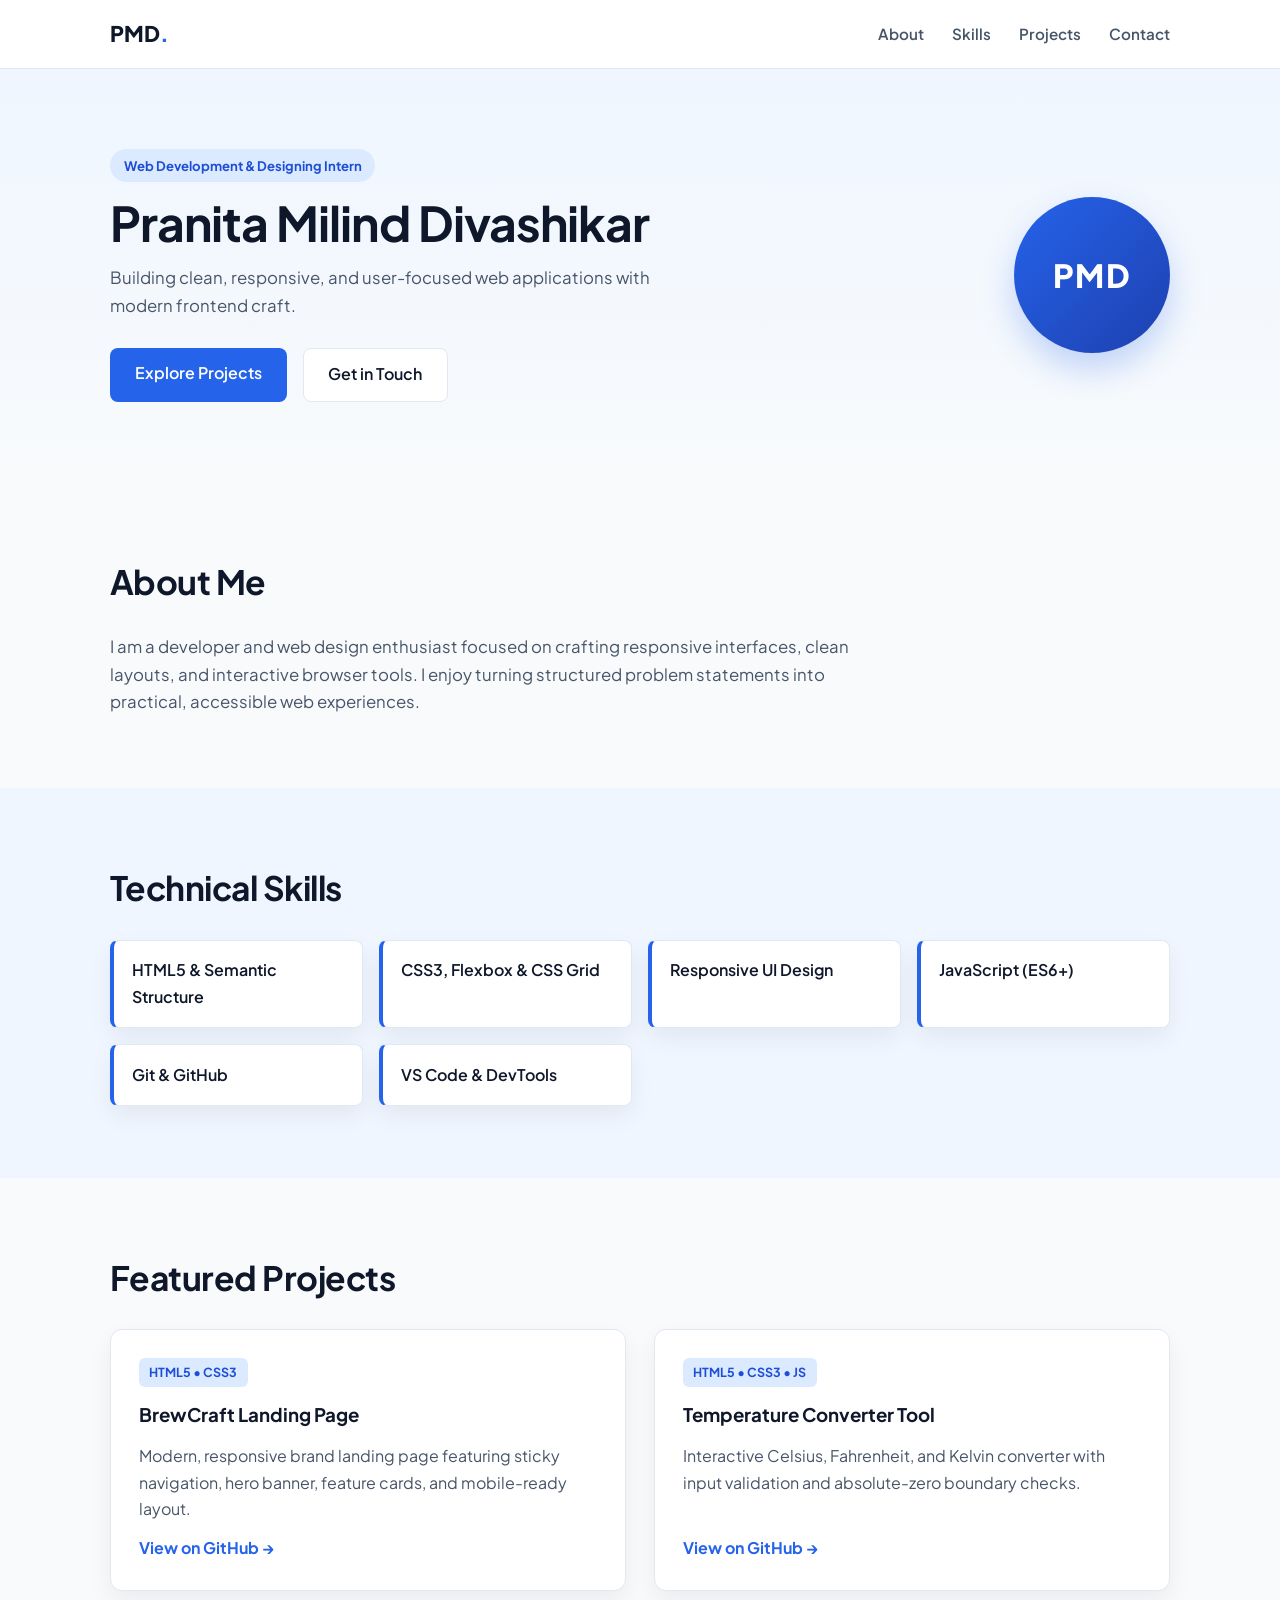
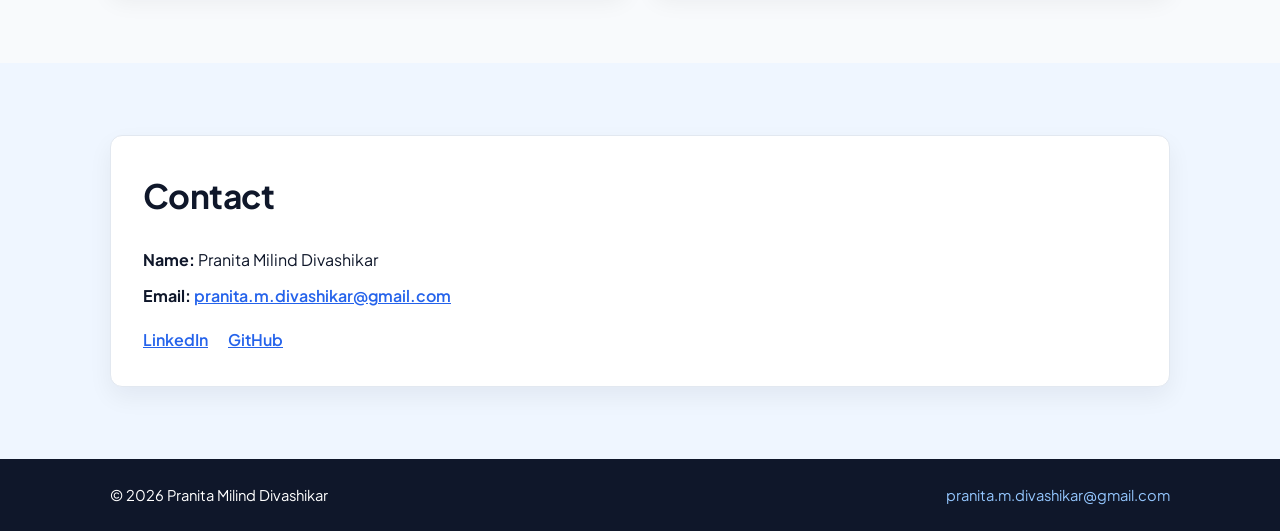
==== WebDev-L1-PersonalPortfolio/index.html @ 2c8c0022 "Add Web Development Level 1 tasks" ====
<!DOCTYPE html>
<html lang="en">
<head>
  <meta charset="UTF-8" />
  <meta name="viewport" content="width=device-width, initial-scale=1.0" />
  <title>Pranita Milind Divashikar | Web Developer & Designer</title>
  <link rel="preconnect" href="https://fonts.googleapis.com" />
  <link rel="preconnect" href="https://fonts.gstatic.com" crossorigin />
  <link
    href="https://fonts.googleapis.com/css2?family=Plus+Jakarta+Sans:wght@400;500;600;700;800&display=swap"
    rel="stylesheet"
  />
  <link rel="stylesheet" href="style.css" />
</head>
<body>
  <header class="site-header">
    <div class="container nav-bar">
      <a href="#hero" class="brand">PMD<span>.</span></a>
      <nav aria-label="Main Navigation">
        <ul class="nav-list">
          <li><a href="#about">About</a></li>
          <li><a href="#skills">Skills</a></li>
          <li><a href="#projects">Projects</a></li>
          <li><a href="#contact">Contact</a></li>
        </ul>
      </nav>
    </div>
  </header>

  <main>
    <!-- Hero Section -->
    <section id="hero" class="hero">
      <div class="container hero-grid">
        <div>
          <span class="badge">Web Development &amp; Designing Intern</span>
          <h1>Pranita Milind Divashikar</h1>
          <p class="subtitle">
            Building clean, responsive, and user-focused web applications with modern frontend craft.
          </p>
          <div class="hero-actions">
            <a href="#projects" class="btn">Explore Projects</a>
            <a href="#contact" class="btn-outline">Get in Touch</a>
          </div>
        </div>
        <div class="avatar-placeholder" aria-label="Profile avatar badge">
          <span>PMD</span>
        </div>
      </div>
    </section>

    <!-- About Me -->
    <section id="about" class="section">
      <div class="container">
        <h2>About Me</h2>
        <p class="about-text">
          I am a developer and web design enthusiast focused on crafting responsive interfaces,
          clean layouts, and interactive browser tools. I enjoy turning structured problem statements
          into practical, accessible web experiences.
        </p>
      </div>
    </section>

    <!-- Skills Section -->
    <section id="skills" class="section section-alt">
      <div class="container">
        <h2>Technical Skills</h2>
        <ul class="skills-grid">
          <li class="skill-item">HTML5 &amp; Semantic Structure</li>
          <li class="skill-item">CSS3, Flexbox &amp; CSS Grid</li>
          <li class="skill-item">Responsive UI Design</li>
          <li class="skill-item">JavaScript (ES6+)</li>
          <li class="skill-item">Git &amp; GitHub</li>
          <li class="skill-item">VS Code &amp; DevTools</li>
        </ul>
      </div>
    </section>

    <!-- Projects Section -->
    <section id="projects" class="section">
      <div class="container">
        <h2>Featured Projects</h2>
        <div class="projects-grid">
          <article class="project-card">
            <span class="tag">HTML5 • CSS3</span>
            <h3>BrewCraft Landing Page</h3>
            <p>
              Modern, responsive brand landing page featuring sticky navigation, hero banner,
              feature cards, and mobile-ready layout.
            </p>
            <a href="https://github.com/pranitamdivashikar/OIBSIP" target="_blank" rel="noopener noreferrer">
              View on GitHub &rarr;
            </a>
          </article>

          <article class="project-card">
            <span class="tag">HTML5 • CSS3 • JS</span>
            <h3>Temperature Converter Tool</h3>
            <p>
              Interactive Celsius, Fahrenheit, and Kelvin converter with input validation and
              absolute-zero boundary checks.
            </p>
            <a href="https://github.com/pranitamdivashikar/OIBSIP" target="_blank" rel="noopener noreferrer">
              View on GitHub &rarr;
            </a>
          </article>
        </div>
      </div>
    </section>

    <!-- Contact Section -->
    <section id="contact" class="section section-alt">
      <div class="container contact-card">
        <h2>Contact</h2>
        <p><strong>Name:</strong> Pranita Milind Divashikar</p>
        <p>
          <strong>Email:</strong>
          <a href="mailto:pranita.m.divashikar@gmail.com">pranita.m.divashikar@gmail.com</a>
        </p>
        <div class="social-links">
          <a href="https://www.linkedin.com/in/pranitadivashikar10" target="_blank" rel="noopener noreferrer">
            LinkedIn
          </a>
          <a href="https://github.com/pranitamdivashikar" target="_blank" rel="noopener noreferrer">
            GitHub
          </a>
        </div>
      </div>
    </section>
  </main>

  <footer class="footer">
    <div class="container footer-inner">
      <p>&copy; 2026 Pranita Milind Divashikar</p>
      <a href="mailto:pranita.m.divashikar@gmail.com">pranita.m.divashikar@gmail.com</a>
    </div>
  </footer>
</body>
</html>
---- WebDev-L1-PersonalPortfolio/style.css ----
:root {
  --bg: #f8fafc;
  --surface: #ffffff;
  --surface-alt: #eff6ff;
  --text: #0f172a;
  --muted: #475569;
  --accent: #2563eb;
  --accent-dark: #1d4ed8;
  --border: #e2e8f0;
  --shadow: 0 10px 25px rgba(15, 23, 42, 0.06);
}

*,
*::before,
*::after {
  box-sizing: border-box;
  margin: 0;
  padding: 0;
}

html {
  scroll-behavior: smooth;
}

body {
  font-family: "Plus Jakarta Sans", sans-serif;
  background-color: var(--bg);
  color: var(--text);
  line-height: 1.65;
}

.container {
  width: min(1060px, 90%);
  margin: 0 auto;
}

.site-header {
  position: sticky;
  top: 0;
  background: rgba(255, 255, 255, 0.92);
  border-bottom: 1px solid var(--border);
  backdrop-filter: blur(10px);
  z-index: 50;
}

.nav-bar {
  display: flex;
  justify-content: space-between;
  align-items: center;
  min-height: 68px;
  gap: 1rem;
  flex-wrap: wrap;
}

.brand {
  font-weight: 800;
  font-size: 1.35rem;
  color: var(--text);
  text-decoration: none;
}

.brand span {
  color: var(--accent);
}

.nav-list {
  list-style: none;
  display: flex;
  gap: 1.75rem;
  flex-wrap: wrap;
}

.nav-list a {
  text-decoration: none;
  color: var(--muted);
  font-weight: 600;
  font-size: 0.95rem;
  transition: color 0.2s ease;
}

.nav-list a:hover {
  color: var(--accent);
}

.hero {
  padding: 5rem 0;
  background: linear-gradient(180deg, #eff6ff 0%, var(--bg) 100%);
}

.hero-grid {
  display: flex;
  justify-content: space-between;
  align-items: center;
  gap: 2.5rem;
  flex-wrap: wrap;
}

.badge {
  display: inline-block;
  background: #dbeafe;
  color: var(--accent-dark);
  font-weight: 700;
  font-size: 0.82rem;
  padding: 0.35rem 0.85rem;
  border-radius: 999px;
  margin-bottom: 0.85rem;
}

.hero h1 {
  font-size: clamp(2rem, 4.2vw, 3rem);
  line-height: 1.15;
  letter-spacing: -0.02em;
  margin-bottom: 0.85rem;
}

.subtitle {
  color: var(--muted);
  max-width: 560px;
  font-size: 1.05rem;
  margin-bottom: 1.75rem;
}

.hero-actions {
  display: flex;
  gap: 1rem;
  flex-wrap: wrap;
}

.btn {
  display: inline-block;
  background: var(--accent);
  color: #ffffff;
  text-decoration: none;
  padding: 0.8rem 1.55rem;
  border-radius: 8px;
  font-weight: 600;
  transition: background-color 0.2s ease, transform 0.2s ease;
}

.btn:hover {
  background: var(--accent-dark);
  transform: translateY(-2px);
}

.btn-outline {
  display: inline-block;
  background: var(--surface);
  color: var(--text);
  border: 1px solid var(--border);
  text-decoration: none;
  padding: 0.8rem 1.55rem;
  border-radius: 8px;
  font-weight: 600;
  transition: border-color 0.2s ease;
}

.btn-outline:hover {
  border-color: var(--accent);
  color: var(--accent);
}

.avatar-placeholder {
  width: 156px;
  height: 156px;
  border-radius: 50%;
  background: linear-gradient(135deg, #2563eb, #1e40af);
  color: #ffffff;
  display: grid;
  place-items: center;
  font-size: 2rem;
  font-weight: 800;
  letter-spacing: 0.04em;
  box-shadow: 0 16px 32px rgba(37, 99, 235, 0.25);
  flex-shrink: 0;
}

.section {
  padding: 4.5rem 0;
}

.section-alt {
  background: var(--surface-alt);
}

.section h2 {
  font-size: clamp(1.6rem, 3vw, 2.1rem);
  margin-bottom: 1.5rem;
  letter-spacing: -0.015em;
}

.about-text {
  max-width: 740px;
  color: var(--muted);
  font-size: 1.05rem;
}

.skills-grid {
  list-style: none;
  display: grid;
  grid-template-columns: repeat(auto-fit, minmax(210px, 1fr));
  gap: 1rem;
}

.skill-item {
  background: var(--surface);
  border: 1px solid var(--border);
  border-left: 4px solid var(--accent);
  padding: 1.05rem 1.15rem;
  border-radius: 8px;
  font-weight: 600;
  box-shadow: var(--shadow);
}

.projects-grid {
  display: grid;
  grid-template-columns: repeat(auto-fit, minmax(280px, 1fr));
  gap: 1.75rem;
}

.project-card {
  background: var(--surface);
  border: 1px solid var(--border);
  border-radius: 12px;
  padding: 1.75rem;
  display: flex;
  flex-direction: column;
  gap: 0.8rem;
  box-shadow: var(--shadow);
  transition: transform 0.2s ease;
}

.project-card:hover {
  transform: translateY(-4px);
}

.tag {
  align-self: flex-start;
  font-size: 0.78rem;
  font-weight: 700;
  color: var(--accent-dark);
  background: #dbeafe;
  padding: 0.25rem 0.65rem;
  border-radius: 6px;
}

.project-card p {
  color: var(--muted);
  flex-grow: 1;
}

.project-card a {
  color: var(--accent);
  text-decoration: none;
  font-weight: 700;
}

.project-card a:hover {
  text-decoration: underline;
}

.contact-card {
  background: var(--surface);
  border: 1px solid var(--border);
  border-radius: 12px;
  padding: 2rem;
  box-shadow: var(--shadow);
}

.contact-card p {
  margin-bottom: 0.6rem;
  font-size: 1rem;
}

.contact-card a {
  color: var(--accent);
  font-weight: 600;
}

.social-links {
  display: flex;
  gap: 1.25rem;
  margin-top: 1.1rem;
  flex-wrap: wrap;
}

.footer {
  background: var(--text);
  color: #ffffff;
  padding: 1.5rem 0;
  font-size: 0.92rem;
}

.footer-inner {
  display: flex;
  justify-content: space-between;
  align-items: center;
  gap: 1rem;
  flex-wrap: wrap;
}

.footer a {
  color: #93c5fd;
  text-decoration: none;
}

.footer a:hover {
  text-decoration: underline;
}
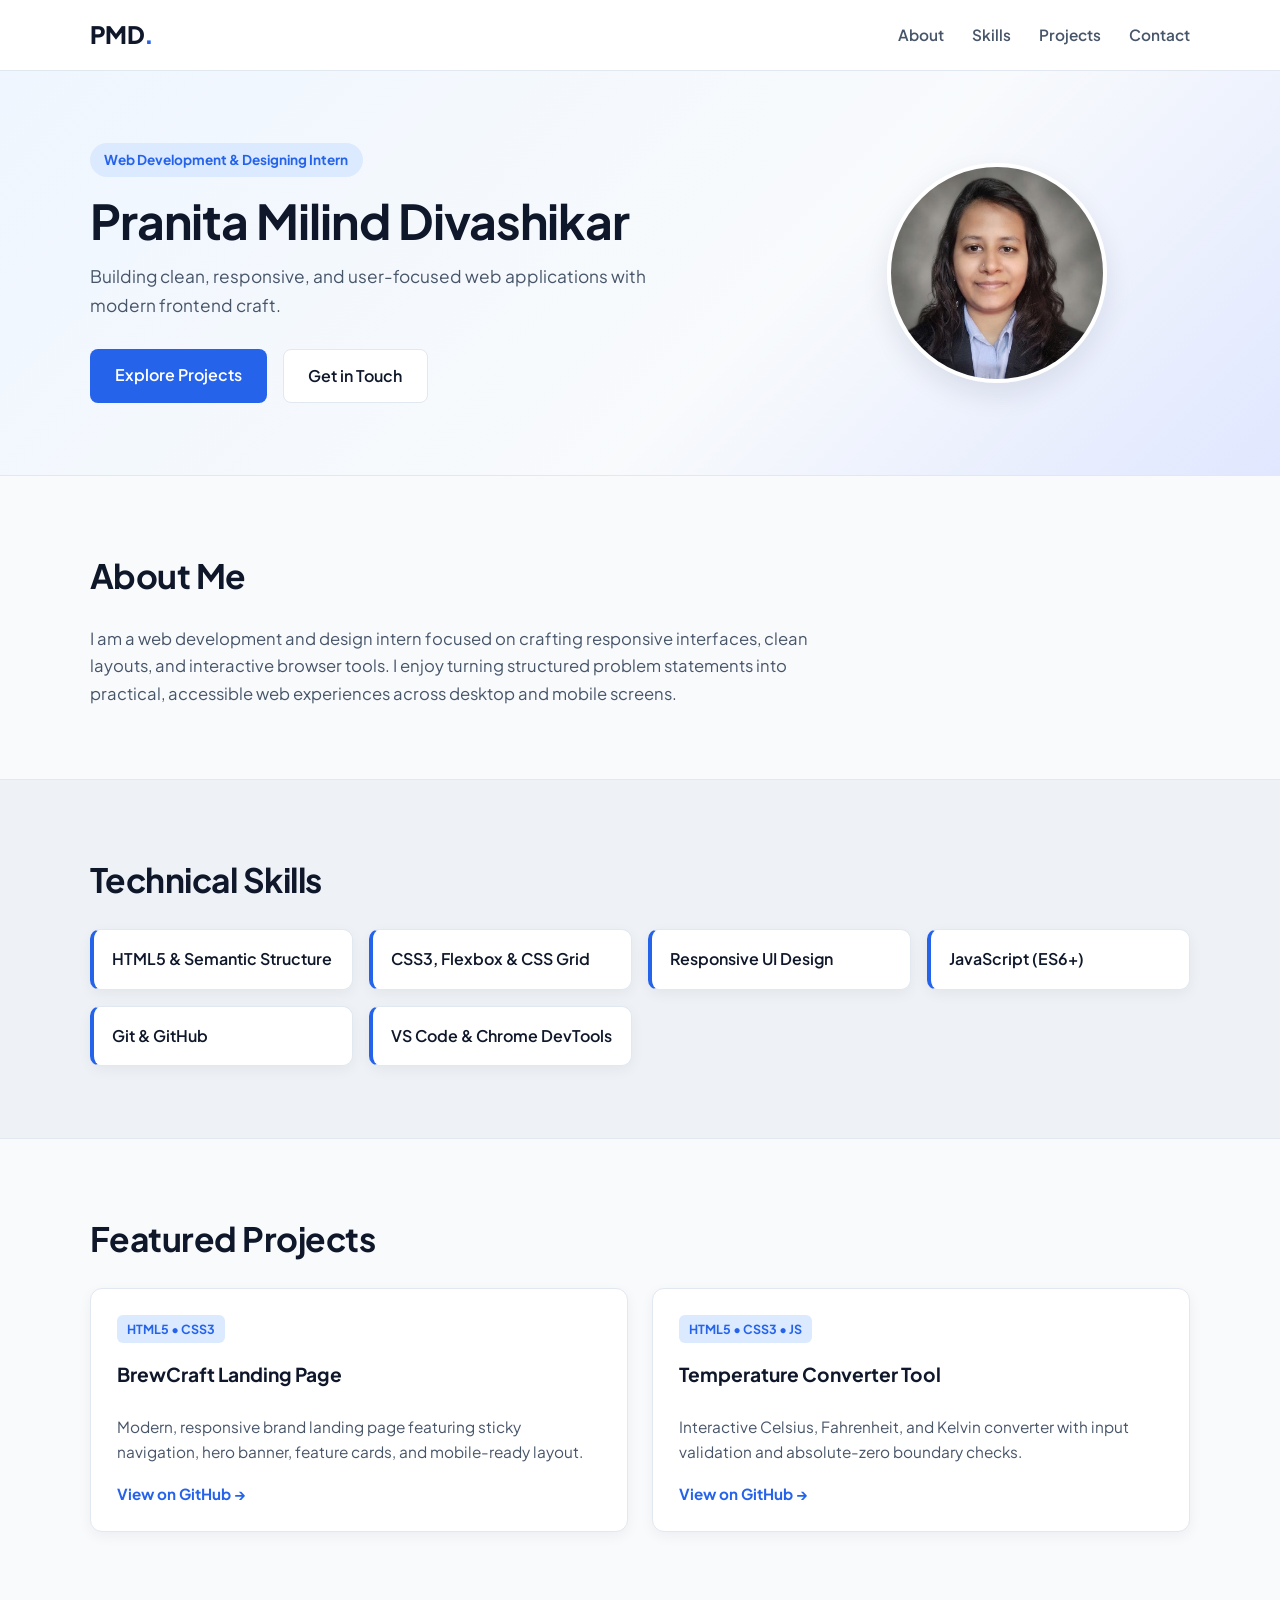
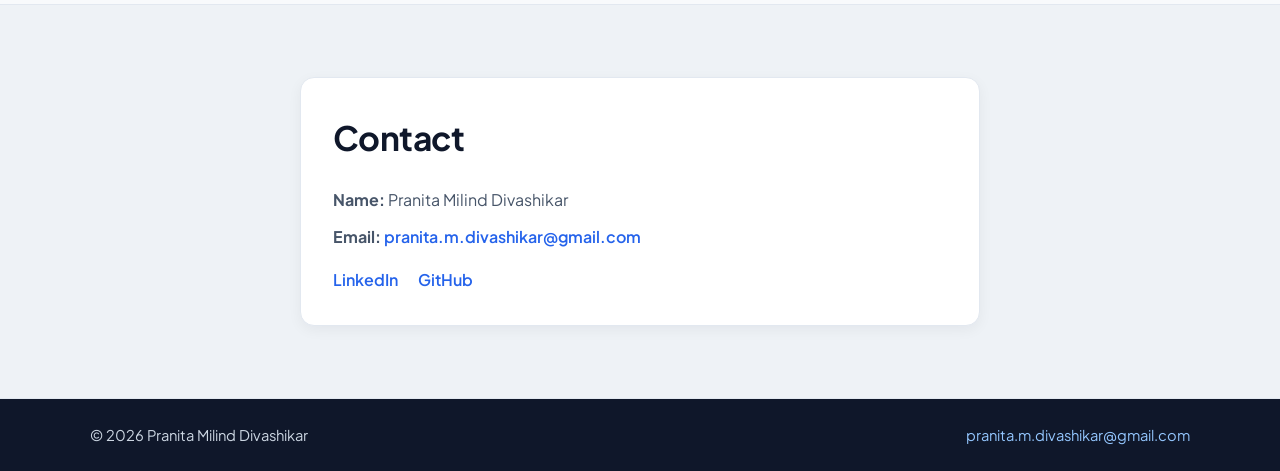
==== commit 33355b60: "Update Level 1 tasks and READMEs" ====
--- a/WebDev-L1-PersonalPortfolio/index.html
+++ b/WebDev-L1-PersonalPortfolio/index.html
@@ -3,7 +3,7 @@
 <head>
   <meta charset="UTF-8" />
   <meta name="viewport" content="width=device-width, initial-scale=1.0" />
-  <title>Pranita Milind Divashikar | Web Developer & Designer</title>
+  <title>Pranita Milind Divashikar | Web Developer &amp; Designer</title>
   <link rel="preconnect" href="https://fonts.googleapis.com" />
   <link rel="preconnect" href="https://fonts.gstatic.com" crossorigin />
   <link
@@ -42,8 +42,12 @@
             <a href="#contact" class="btn-outline">Get in Touch</a>
           </div>
         </div>
-        <div class="avatar-placeholder" aria-label="Profile avatar badge">
-          <span>PMD</span>
+        <div class="profile-photo-wrap">
+          <img
+            src="MyPhoto.jpeg"
+            alt="Pranita Milind Divashikar"
+            class="profile-photo"
+          />
         </div>
       </div>
     </section>
@@ -53,9 +57,9 @@
       <div class="container">
         <h2>About Me</h2>
         <p class="about-text">
-          I am a developer and web design enthusiast focused on crafting responsive interfaces,
+          I am a web development and design intern focused on crafting responsive interfaces,
           clean layouts, and interactive browser tools. I enjoy turning structured problem statements
-          into practical, accessible web experiences.
+          into practical, accessible web experiences across desktop and mobile screens.
         </p>
       </div>
     </section>
@@ -70,7 +74,7 @@
           <li class="skill-item">Responsive UI Design</li>
           <li class="skill-item">JavaScript (ES6+)</li>
           <li class="skill-item">Git &amp; GitHub</li>
-          <li class="skill-item">VS Code &amp; DevTools</li>
+          <li class="skill-item">VS Code &amp; Chrome DevTools</li>
         </ul>
       </div>
     </section>
--- a/WebDev-L1-PersonalPortfolio/style.css
+++ b/WebDev-L1-PersonalPortfolio/style.css
@@ -1,13 +1,15 @@
 :root {
   --bg: #f8fafc;
   --surface: #ffffff;
-  --surface-alt: #eff6ff;
+  --surface-alt: #eef2f6;
   --text: #0f172a;
   --muted: #475569;
-  --accent: #2563eb;
-  --accent-dark: #1d4ed8;
+  --primary: #2563eb;
+  --primary-hover: #1d4ed8;
+  --accent-soft: #dbeafe;
   --border: #e2e8f0;
-  --shadow: 0 10px 25px rgba(15, 23, 42, 0.06);
+  --shadow-sm: 0 4px 14px rgba(15, 23, 42, 0.05);
+  --shadow-md: 0 12px 28px rgba(15, 23, 42, 0.09);
 }
 
 *,
@@ -20,47 +22,52 @@
 
 html {
   scroll-behavior: smooth;
+  scroll-padding-top: 76px;
+  font-size: 16px;
 }
 
 body {
-  font-family: "Plus Jakarta Sans", sans-serif;
+  font-family: "Plus Jakarta Sans", "Segoe UI", Tahoma, Geneva, Verdana, sans-serif;
   background-color: var(--bg);
   color: var(--text);
   line-height: 1.65;
+  overflow-x: hidden;
 }
 
 .container {
-  width: min(1060px, 90%);
+  width: min(1100px, 90%);
   margin: 0 auto;
 }
 
+/* Header & Navigation */
 .site-header {
   position: sticky;
   top: 0;
-  background: rgba(255, 255, 255, 0.92);
+  z-index: 100;
+  background-color: rgba(255, 255, 255, 0.95);
   border-bottom: 1px solid var(--border);
-  backdrop-filter: blur(10px);
-  z-index: 50;
+  backdrop-filter: blur(8px);
 }
 
 .nav-bar {
   display: flex;
   justify-content: space-between;
   align-items: center;
-  min-height: 68px;
+  min-height: 70px;
   gap: 1rem;
   flex-wrap: wrap;
 }
 
 .brand {
+  font-size: 1.5rem;
   font-weight: 800;
-  font-size: 1.35rem;
   color: var(--text);
   text-decoration: none;
+  letter-spacing: -0.03em;
 }
 
 .brand span {
-  color: var(--accent);
+  color: var(--primary);
 }
 
 .nav-list {
@@ -74,50 +81,51 @@
   text-decoration: none;
   color: var(--muted);
   font-weight: 600;
-  font-size: 0.95rem;
+  font-size: 0.96rem;
   transition: color 0.2s ease;
 }
 
 .nav-list a:hover {
-  color: var(--accent);
-}
-
+  color: var(--primary);
+}
+
+/* Hero Section */
 .hero {
-  padding: 5rem 0;
-  background: linear-gradient(180deg, #eff6ff 0%, var(--bg) 100%);
+  padding: 4.5rem 0;
+  background: linear-gradient(135deg, #eff6ff 0%, #f8fafc 60%, #e0e7ff 100%);
+  border-bottom: 1px solid var(--border);
 }
 
 .hero-grid {
-  display: flex;
-  justify-content: space-between;
+  display: grid;
+  grid-template-columns: 1.4fr 0.8fr;
   align-items: center;
   gap: 2.5rem;
-  flex-wrap: wrap;
 }
 
 .badge {
   display: inline-block;
-  background: #dbeafe;
-  color: var(--accent-dark);
+  background-color: var(--accent-soft);
+  color: var(--primary);
+  font-size: 0.85rem;
   font-weight: 700;
-  font-size: 0.82rem;
-  padding: 0.35rem 0.85rem;
+  padding: 0.35rem 0.9rem;
   border-radius: 999px;
-  margin-bottom: 0.85rem;
+  margin-bottom: 1rem;
 }
 
 .hero h1 {
   font-size: clamp(2rem, 4.2vw, 3rem);
   line-height: 1.15;
   letter-spacing: -0.02em;
-  margin-bottom: 0.85rem;
+  margin-bottom: 0.9rem;
 }
 
 .subtitle {
+  font-size: 1.08rem;
   color: var(--muted);
   max-width: 560px;
-  font-size: 1.05rem;
-  margin-bottom: 1.75rem;
+  margin-bottom: 1.85rem;
 }
 
 .hero-actions {
@@ -128,7 +136,7 @@
 
 .btn {
   display: inline-block;
-  background: var(--accent);
+  background-color: var(--primary);
   color: #ffffff;
   text-decoration: none;
   padding: 0.8rem 1.55rem;
@@ -138,154 +146,180 @@
 }
 
 .btn:hover {
-  background: var(--accent-dark);
+  background-color: var(--primary-hover);
   transform: translateY(-2px);
 }
 
 .btn-outline {
   display: inline-block;
-  background: var(--surface);
+  background-color: var(--surface);
   color: var(--text);
   border: 1px solid var(--border);
   text-decoration: none;
   padding: 0.8rem 1.55rem;
   border-radius: 8px;
   font-weight: 600;
-  transition: border-color 0.2s ease;
+  transition: border-color 0.2s ease, color 0.2s ease;
 }
 
 .btn-outline:hover {
-  border-color: var(--accent);
-  color: var(--accent);
-}
-
-.avatar-placeholder {
-  width: 156px;
-  height: 156px;
+  border-color: var(--primary);
+  color: var(--primary);
+}
+
+/* Profile Photo */
+.profile-photo-wrap {
+  display: flex;
+  justify-content: center;
+  align-items: center;
+}
+
+.profile-photo {
+  width: 220px;
+  height: 220px;
+  object-fit: cover;
+  object-position: top center;
   border-radius: 50%;
-  background: linear-gradient(135deg, #2563eb, #1e40af);
-  color: #ffffff;
-  display: grid;
-  place-items: center;
-  font-size: 2rem;
-  font-weight: 800;
-  letter-spacing: 0.04em;
-  box-shadow: 0 16px 32px rgba(37, 99, 235, 0.25);
-  flex-shrink: 0;
-}
-
+  border: 4px solid #ffffff;
+  box-shadow: var(--shadow-md);
+}
+
+/* Sections */
 .section {
   padding: 4.5rem 0;
+  scroll-margin-top: 76px;
 }
 
 .section-alt {
-  background: var(--surface-alt);
+  background-color: var(--surface-alt);
+  border-top: 1px solid var(--border);
+  border-bottom: 1px solid var(--border);
 }
 
 .section h2 {
   font-size: clamp(1.6rem, 3vw, 2.1rem);
-  margin-bottom: 1.5rem;
   letter-spacing: -0.015em;
+  margin-bottom: 1.35rem;
 }
 
 .about-text {
-  max-width: 740px;
-  color: var(--muted);
-  font-size: 1.05rem;
-}
-
+  max-width: 760px;
+  color: var(--muted);
+  font-size: 1.04rem;
+}
+
+/* Skills Grid */
 .skills-grid {
   list-style: none;
   display: grid;
-  grid-template-columns: repeat(auto-fit, minmax(210px, 1fr));
+  grid-template-columns: repeat(auto-fit, minmax(220px, 1fr));
   gap: 1rem;
 }
 
 .skill-item {
-  background: var(--surface);
+  background-color: var(--surface);
   border: 1px solid var(--border);
-  border-left: 4px solid var(--accent);
-  padding: 1.05rem 1.15rem;
-  border-radius: 8px;
-  font-weight: 600;
-  box-shadow: var(--shadow);
-}
-
+  border-left: 4px solid var(--primary);
+  border-radius: 10px;
+  padding: 1rem 1.15rem;
+  font-weight: 600;
+  color: var(--text);
+  box-shadow: var(--shadow-sm);
+}
+
+/* Projects Grid */
 .projects-grid {
   display: grid;
-  grid-template-columns: repeat(auto-fit, minmax(280px, 1fr));
-  gap: 1.75rem;
+  grid-template-columns: repeat(auto-fit, minmax(270px, 1fr));
+  gap: 1.5rem;
 }
 
 .project-card {
-  background: var(--surface);
+  background-color: var(--surface);
   border: 1px solid var(--border);
   border-radius: 12px;
-  padding: 1.75rem;
+  padding: 1.6rem;
+  box-shadow: var(--shadow-sm);
   display: flex;
   flex-direction: column;
-  gap: 0.8rem;
-  box-shadow: var(--shadow);
-  transition: transform 0.2s ease;
+  justify-content: space-between;
+  gap: 1rem;
+  transition: transform 0.2s ease, box-shadow 0.2s ease;
 }
 
 .project-card:hover {
   transform: translateY(-4px);
+  box-shadow: var(--shadow-md);
 }
 
 .tag {
-  align-self: flex-start;
+  display: inline-block;
   font-size: 0.78rem;
   font-weight: 700;
-  color: var(--accent-dark);
-  background: #dbeafe;
+  color: var(--primary);
+  background-color: var(--accent-soft);
   padding: 0.25rem 0.65rem;
   border-radius: 6px;
+  width: fit-content;
+}
+
+.project-card h3 {
+  font-size: 1.2rem;
+  margin-bottom: 0.45rem;
 }
 
 .project-card p {
   color: var(--muted);
-  flex-grow: 1;
+  font-size: 0.96rem;
 }
 
 .project-card a {
-  color: var(--accent);
-  text-decoration: none;
+  text-decoration: none;
+  color: var(--primary);
   font-weight: 700;
+  font-size: 0.95rem;
 }
 
 .project-card a:hover {
   text-decoration: underline;
 }
 
+/* Contact Card */
 .contact-card {
-  background: var(--surface);
+  background-color: var(--surface);
   border: 1px solid var(--border);
-  border-radius: 12px;
+  border-radius: 14px;
   padding: 2rem;
-  box-shadow: var(--shadow);
+  box-shadow: var(--shadow-sm);
+  max-width: 680px;
 }
 
 .contact-card p {
-  margin-bottom: 0.6rem;
-  font-size: 1rem;
+  margin-bottom: 0.65rem;
+  color: var(--muted);
 }
 
 .contact-card a {
-  color: var(--accent);
-  font-weight: 600;
+  color: var(--primary);
+  text-decoration: none;
+  font-weight: 600;
+}
+
+.contact-card a:hover {
+  text-decoration: underline;
 }
 
 .social-links {
   display: flex;
   gap: 1.25rem;
-  margin-top: 1.1rem;
-  flex-wrap: wrap;
-}
-
+  margin-top: 1rem;
+  flex-wrap: wrap;
+}
+
+/* Footer */
 .footer {
-  background: var(--text);
-  color: #ffffff;
+  background-color: #0f172a;
+  color: #cbd5e1;
   padding: 1.5rem 0;
   font-size: 0.92rem;
 }
@@ -305,4 +339,34 @@
 
 .footer a:hover {
   text-decoration: underline;
+}
+
+/* Mobile Responsiveness */
+@media (max-width: 768px) {
+  .hero {
+    padding: 3rem 0;
+  }
+
+  .hero-grid {
+    grid-template-columns: 1fr;
+    text-align: center;
+  }
+
+  .subtitle {
+    margin-left: auto;
+    margin-right: auto;
+  }
+
+  .hero-actions {
+    justify-content: center;
+  }
+
+  .profile-photo {
+    width: 175px;
+    height: 175px;
+  }
+
+  .nav-list {
+    gap: 1rem;
+  }
 }
